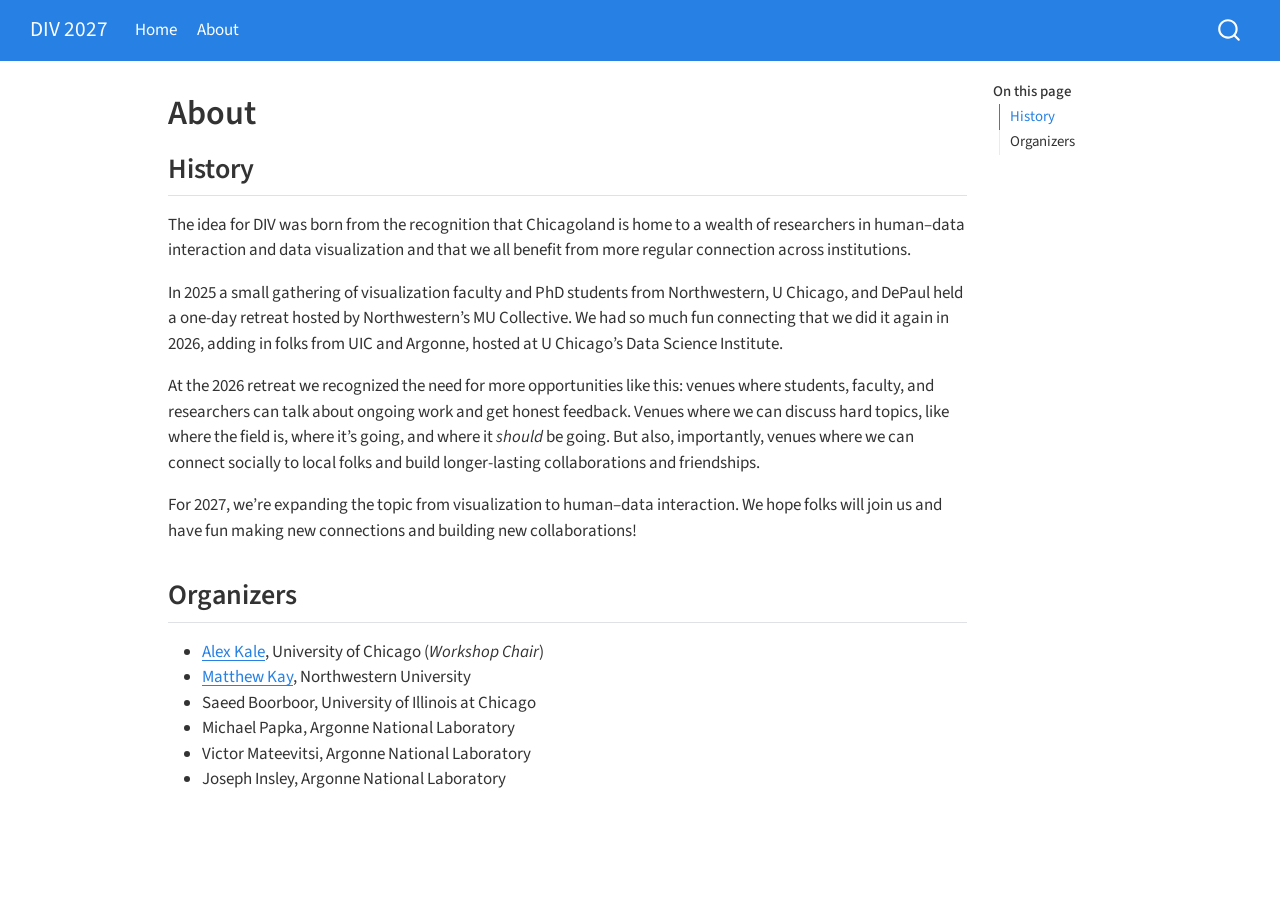
==== about.html @ d93c634b "Built site for gh-pages" ====
<!DOCTYPE html>
<html xmlns="http://www.w3.org/1999/xhtml" lang="en" xml:lang="en"><head>

<meta charset="utf-8">
<meta name="generator" content="quarto-1.9.35">

<meta name="viewport" content="width=device-width, initial-scale=1.0, user-scalable=yes">


<title>About – DIV 2027</title>
<style>
/* Default styles provided by pandoc.
** See https://pandoc.org/MANUAL.html#variables-for-html for config info.
*/
code{white-space: pre-wrap;}
span.smallcaps{font-variant: small-caps;}
div.columns{display: flex; gap: min(4vw, 1.5em);}
div.column{flex: auto; overflow-x: auto;}
div.hanging-indent{margin-left: 1.5em; text-indent: -1.5em;}
ul.task-list{list-style: none;}
ul.task-list li input[type="checkbox"] {
  width: 0.8em;
  margin: 0 0.8em 0.2em -1em; /* quarto-specific, see https://github.com/quarto-dev/quarto-cli/issues/4556 */ 
  vertical-align: middle;
}
</style>


<script src="site_libs/quarto-nav/quarto-nav.js"></script>
<script src="site_libs/quarto-nav/headroom.min.js"></script>
<script src="site_libs/clipboard/clipboard.min.js"></script>
<script src="site_libs/quarto-search/autocomplete.umd.js"></script>
<script src="site_libs/quarto-search/fuse.min.js"></script>
<script src="site_libs/quarto-search/quarto-search.js"></script>
<meta name="quarto:offset" content="./">
<script src="site_libs/quarto-html/quarto.js" type="module"></script>
<script src="site_libs/quarto-html/tabsets/tabsets.js" type="module"></script>
<script src="site_libs/quarto-html/popper.min.js"></script>
<script src="site_libs/quarto-html/tippy.umd.min.js"></script>
<script src="site_libs/quarto-html/anchor.min.js"></script>
<link href="site_libs/quarto-html/tippy.css" rel="stylesheet">
<link href="site_libs/quarto-html/quarto-syntax-highlighting-46f66b053e56abd73bb6e954d61a315b.css" rel="stylesheet" class="quarto-color-scheme" id="quarto-text-highlighting-styles">
<link href="site_libs/quarto-html/quarto-syntax-highlighting-dark-22b4aaf4c2978829df3684e8f2c068db.css" rel="stylesheet" class="quarto-color-scheme quarto-color-alternate" id="quarto-text-highlighting-styles">
<link href="site_libs/quarto-html/quarto-syntax-highlighting-46f66b053e56abd73bb6e954d61a315b.css" rel="stylesheet" class="quarto-color-scheme-extra" id="quarto-text-highlighting-styles">
<script src="site_libs/bootstrap/bootstrap.min.js"></script>
<link href="site_libs/bootstrap/bootstrap-icons.css" rel="stylesheet">
<link href="site_libs/bootstrap/bootstrap-288cca52c4e9840696f0b704bb2b5459.min.css" rel="stylesheet" append-hash="true" class="quarto-color-scheme" id="quarto-bootstrap" data-mode="light">
<link href="site_libs/bootstrap/bootstrap-dark-3931a3bff5004c6c40b0ca01e9da0018.min.css" rel="stylesheet" append-hash="true" class="quarto-color-scheme quarto-color-alternate" id="quarto-bootstrap" data-mode="light">
<link href="site_libs/bootstrap/bootstrap-288cca52c4e9840696f0b704bb2b5459.min.css" rel="stylesheet" append-hash="true" class="quarto-color-scheme-extra" id="quarto-bootstrap" data-mode="light">
<script id="quarto-search-options" type="application/json">{
  "location": "navbar",
  "copy-button": false,
  "collapse-after": 3,
  "panel-placement": "end",
  "type": "overlay",
  "limit": 50,
  "keyboard-shortcut": [
    "f",
    "/",
    "s"
  ],
  "show-item-context": false,
  "language": {
    "search-no-results-text": "No results",
    "search-matching-documents-text": "matching documents",
    "search-copy-link-title": "Copy link to search",
    "search-hide-matches-text": "Hide additional matches",
    "search-more-match-text": "more match in this document",
    "search-more-matches-text": "more matches in this document",
    "search-clear-button-title": "Clear",
    "search-text-placeholder": "",
    "search-detached-cancel-button-title": "Cancel",
    "search-submit-button-title": "Submit",
    "search-label": "Search"
  }
}</script>


<link rel="stylesheet" href="styles.css">
</head>

<body class="nav-fixed quarto-light">

<div id="quarto-search-results"></div>
  <header id="quarto-header" class="headroom fixed-top">
    <nav class="navbar navbar-expand-lg " data-bs-theme="dark">
      <div class="navbar-container container-fluid">
      <div class="navbar-brand-container mx-auto">
    <a class="navbar-brand" href="./index.html">
    <span class="navbar-title">DIV 2027</span>
    </a>
  </div>
            <div id="quarto-search" class="" title="Search"></div>
          <button class="navbar-toggler" type="button" data-bs-toggle="collapse" data-bs-target="#navbarCollapse" aria-controls="navbarCollapse" role="menu" aria-expanded="false" aria-label="Toggle navigation" onclick="if (window.quartoToggleHeadroom) { window.quartoToggleHeadroom(); }">
  <span class="navbar-toggler-icon"></span>
</button>
          <div class="collapse navbar-collapse" id="navbarCollapse">
            <ul class="navbar-nav navbar-nav-scroll me-auto">
  <li class="nav-item">
    <a class="nav-link" href="./index.html"> 
<span class="menu-text">Home</span></a>
  </li>  
  <li class="nav-item">
    <a class="nav-link active" href="./about.html" aria-current="page"> 
<span class="menu-text">About</span></a>
  </li>  
</ul>
          </div> <!-- /navcollapse -->
            <div class="quarto-navbar-tools">
</div>
      </div> <!-- /container-fluid -->
    </nav>
</header>
<!-- content -->
<div id="quarto-content" class="quarto-container page-columns page-rows-contents page-layout-article page-navbar">
<!-- sidebar -->
<!-- margin-sidebar -->
    <div id="quarto-margin-sidebar" class="sidebar margin-sidebar">
        <nav id="TOC" role="doc-toc" class="toc-active">
    <h2 id="toc-title">On this page</h2>
   
  <ul>
  <li><a href="#history" id="toc-history" class="nav-link active" data-scroll-target="#history">History</a></li>
  <li><a href="#organizers" id="toc-organizers" class="nav-link" data-scroll-target="#organizers">Organizers</a></li>
  </ul>
</nav>
    </div>
<!-- main -->
<main class="content" id="quarto-document-content">

<header id="title-block-header" class="quarto-title-block default">
<div class="quarto-title">
<h1 class="title">About</h1>
</div>



<div class="quarto-title-meta">

    
  
    
  </div>
  


</header>


<section id="history" class="level2">
<h2 class="anchored" data-anchor-id="history">History</h2>
<p>The idea for DIV was born from the recognition that Chicagoland is home to a wealth of researchers in human–data interaction and data visualization and that we all benefit from more regular connection across institutions.</p>
<p>In 2025 a small gathering of visualization faculty and PhD students from Northwestern, U Chicago, and DePaul held a one-day retreat hosted by Northwestern’s MU Collective. We had so much fun connecting that we did it again in 2026, adding in folks from UIC and Argonne, hosted at U Chicago’s Data Science Institute.</p>
<p>At the 2026 retreat we recognized the need for more opportunities like this: venues where students, faculty, and researchers can talk about ongoing work and get honest feedback. Venues where we can discuss hard topics, like where the field is, where it’s going, and where it <em>should</em> be going. But also, importantly, venues where we can connect socially to local folks and build longer-lasting collaborations and friendships.</p>
<p>For 2027, we’re expanding the topic from visualization to human–data interaction. We hope folks will join us and have fun making new connections and building new collaborations!</p>
</section>
<section id="organizers" class="level2">
<h2 class="anchored" data-anchor-id="organizers">Organizers</h2>
<ul>
<li><a href="https://people.cs.uchicago.edu/~kalea/">Alex Kale</a>, University of Chicago (<em>Workshop Chair</em>)</li>
<li><a href="https://www.mjskay.com/">Matthew Kay</a>, Northwestern University</li>
<li>Saeed Boorboor, University of Illinois at Chicago</li>
<li>Michael Papka, Argonne National Laboratory</li>
<li>Victor Mateevitsi, Argonne National Laboratory</li>
<li>Joseph Insley, Argonne National Laboratory</li>
</ul>


</section>

</main> <!-- /main -->
<script id="quarto-html-after-body" type="application/javascript">
  window.document.addEventListener("DOMContentLoaded", function (event) {
    const icon = "";
    const anchorJS = new window.AnchorJS();
    anchorJS.options = {
      placement: 'right',
      icon: icon
    };
    anchorJS.add('.anchored');
    const isCodeAnnotation = (el) => {
      for (const clz of el.classList) {
        if (clz.startsWith('code-annotation-')) {                     
          return true;
        }
      }
      return false;
    }
    const onCopySuccess = function(e) {
      // button target
      const button = e.trigger;
      // don't keep focus
      button.blur();
      // flash "checked"
      button.classList.add('code-copy-button-checked');
      var currentTitle = button.getAttribute("title");
      button.setAttribute("title", "Copied!");
      let tooltip;
      if (window.bootstrap) {
        button.setAttribute("data-bs-toggle", "tooltip");
        button.setAttribute("data-bs-placement", "left");
        button.setAttribute("data-bs-title", "Copied!");
        tooltip = new bootstrap.Tooltip(button, 
          { trigger: "manual", 
            customClass: "code-copy-button-tooltip",
            offset: [0, -8]});
        tooltip.show();    
      }
      setTimeout(function() {
        if (tooltip) {
          tooltip.hide();
          button.removeAttribute("data-bs-title");
          button.removeAttribute("data-bs-toggle");
          button.removeAttribute("data-bs-placement");
        }
        button.setAttribute("title", currentTitle);
        button.classList.remove('code-copy-button-checked');
      }, 1000);
      // clear code selection
      e.clearSelection();
    }
    const getTextToCopy = function(trigger) {
      const outerScaffold = trigger.parentElement.cloneNode(true);
      const codeEl = outerScaffold.querySelector('code');
      for (const childEl of codeEl.children) {
        if (isCodeAnnotation(childEl)) {
          childEl.remove();
        }
      }
      return codeEl.innerText;
    }
    const clipboard = new window.ClipboardJS('.code-copy-button:not([data-in-quarto-modal])', {
      text: getTextToCopy
    });
    clipboard.on('success', onCopySuccess);
    if (window.document.getElementById('quarto-embedded-source-code-modal')) {
      const clipboardModal = new window.ClipboardJS('.code-copy-button[data-in-quarto-modal]', {
        text: getTextToCopy,
        container: window.document.getElementById('quarto-embedded-source-code-modal')
      });
      clipboardModal.on('success', onCopySuccess);
    }
      var localhostRegex = new RegExp(/^(?:http|https):\/\/localhost\:?[0-9]*\//);
      var mailtoRegex = new RegExp(/^mailto:/);
        var filterRegex = new RegExp('/' + window.location.host + '/');
      var isInternal = (href) => {
          return filterRegex.test(href) || localhostRegex.test(href) || mailtoRegex.test(href);
      }
      // Inspect non-navigation links and adorn them if external
     var links = window.document.querySelectorAll('a[href]:not(.nav-link):not(.navbar-brand):not(.toc-action):not(.sidebar-link):not(.sidebar-item-toggle):not(.pagination-link):not(.no-external):not([aria-hidden]):not(.dropdown-item):not(.quarto-navigation-tool):not(.about-link)');
      for (var i=0; i<links.length; i++) {
        const link = links[i];
        if (!isInternal(link.href)) {
          // undo the damage that might have been done by quarto-nav.js in the case of
          // links that we want to consider external
          if (link.dataset.originalHref !== undefined) {
            link.href = link.dataset.originalHref;
          }
        }
      }
    function tippyHover(el, contentFn, onTriggerFn, onUntriggerFn) {
      const config = {
        allowHTML: true,
        maxWidth: 500,
        delay: 100,
        arrow: false,
        appendTo: function(el) {
            return el.parentElement;
        },
        interactive: true,
        interactiveBorder: 10,
        theme: 'quarto',
        placement: 'bottom-start',
      };
      if (contentFn) {
        config.content = contentFn;
      }
      if (onTriggerFn) {
        config.onTrigger = onTriggerFn;
      }
      if (onUntriggerFn) {
        config.onUntrigger = onUntriggerFn;
      }
      window.tippy(el, config); 
    }
    const noterefs = window.document.querySelectorAll('a[role="doc-noteref"]');
    for (var i=0; i<noterefs.length; i++) {
      const ref = noterefs[i];
      tippyHover(ref, function() {
        // use id or data attribute instead here
        let href = ref.getAttribute('data-footnote-href') || ref.getAttribute('href');
        try { href = new URL(href).hash; } catch {}
        const id = href.replace(/^#\/?/, "");
        const note = window.document.getElementById(id);
        if (note) {
          return note.innerHTML;
        } else {
          return "";
        }
      });
    }
    const xrefs = window.document.querySelectorAll('a.quarto-xref');
    const processXRef = (id, note) => {
      // Strip column container classes
      const stripColumnClz = (el) => {
        el.classList.remove("page-full", "page-columns");
        if (el.children) {
          for (const child of el.children) {
            stripColumnClz(child);
          }
        }
      }
      stripColumnClz(note)
      if (id === null || id.startsWith('sec-')) {
        // Special case sections, only their first couple elements
        const container = document.createElement("div");
        if (note.children && note.children.length > 2) {
          container.appendChild(note.children[0].cloneNode(true));
          for (let i = 1; i < note.children.length; i++) {
            const child = note.children[i];
            if (child.tagName === "P" && child.innerText === "") {
              continue;
            } else {
              container.appendChild(child.cloneNode(true));
              break;
            }
          }
          if (window.Quarto?.typesetMath) {
            window.Quarto.typesetMath(container);
          }
          return container.innerHTML
        } else {
          if (window.Quarto?.typesetMath) {
            window.Quarto.typesetMath(note);
          }
          return note.innerHTML;
        }
      } else {
        // Remove any anchor links if they are present
        const anchorLink = note.querySelector('a.anchorjs-link');
        if (anchorLink) {
          anchorLink.remove();
        }
        if (window.Quarto?.typesetMath) {
          window.Quarto.typesetMath(note);
        }
        if (note.classList.contains("callout")) {
          return note.outerHTML;
        } else {
          return note.innerHTML;
        }
      }
    }
    for (var i=0; i<xrefs.length; i++) {
      const xref = xrefs[i];
      tippyHover(xref, undefined, function(instance) {
        instance.disable();
        let url = xref.getAttribute('href');
        let hash = undefined; 
        if (url.startsWith('#')) {
          hash = url;
        } else {
          try { hash = new URL(url).hash; } catch {}
        }
        if (hash) {
          const id = hash.replace(/^#\/?/, "");
          const note = window.document.getElementById(id);
          if (note !== null) {
            try {
              const html = processXRef(id, note.cloneNode(true));
              instance.setContent(html);
            } finally {
              instance.enable();
              instance.show();
            }
          } else {
            // See if we can fetch this
            fetch(url.split('#')[0])
            .then(res => res.text())
            .then(html => {
              const parser = new DOMParser();
              const htmlDoc = parser.parseFromString(html, "text/html");
              const note = htmlDoc.getElementById(id);
              if (note !== null) {
                const html = processXRef(id, note);
                instance.setContent(html);
              } 
            }).finally(() => {
              instance.enable();
              instance.show();
            });
          }
        } else {
          // See if we can fetch a full url (with no hash to target)
          // This is a special case and we should probably do some content thinning / targeting
          fetch(url)
          .then(res => res.text())
          .then(html => {
            const parser = new DOMParser();
            const htmlDoc = parser.parseFromString(html, "text/html");
            const note = htmlDoc.querySelector('main.content');
            if (note !== null) {
              // This should only happen for chapter cross references
              // (since there is no id in the URL)
              // remove the first header
              if (note.children.length > 0 && note.children[0].tagName === "HEADER") {
                note.children[0].remove();
              }
              const html = processXRef(null, note);
              instance.setContent(html);
            } 
          }).finally(() => {
            instance.enable();
            instance.show();
          });
        }
      }, function(instance) {
      });
    }
        let selectedAnnoteEl;
        const selectorForAnnotation = ( cell, annotation) => {
          let cellAttr = 'data-code-cell="' + cell + '"';
          let lineAttr = 'data-code-annotation="' +  annotation + '"';
          const selector = 'span[' + cellAttr + '][' + lineAttr + ']';
          return selector;
        }
        const selectCodeLines = (annoteEl) => {
          const doc = window.document;
          const targetCell = annoteEl.getAttribute("data-target-cell");
          const targetAnnotation = annoteEl.getAttribute("data-target-annotation");
          const annoteSpan = window.document.querySelector(selectorForAnnotation(targetCell, targetAnnotation));
          const lines = annoteSpan.getAttribute("data-code-lines").split(",");
          const lineIds = lines.map((line) => {
            return targetCell + "-" + line;
          })
          let top = null;
          let height = null;
          let parent = null;
          if (lineIds.length > 0) {
              //compute the position of the single el (top and bottom and make a div)
              const el = window.document.getElementById(lineIds[0]);
              top = el.offsetTop;
              height = el.offsetHeight;
              parent = el.parentElement.parentElement;
            if (lineIds.length > 1) {
              const lastEl = window.document.getElementById(lineIds[lineIds.length - 1]);
              const bottom = lastEl.offsetTop + lastEl.offsetHeight;
              height = bottom - top;
            }
            if (top !== null && height !== null && parent !== null) {
              // cook up a div (if necessary) and position it 
              let div = window.document.getElementById("code-annotation-line-highlight");
              if (div === null) {
                div = window.document.createElement("div");
                div.setAttribute("id", "code-annotation-line-highlight");
                div.style.position = 'absolute';
                parent.appendChild(div);
              }
              div.style.top = top - 2 + "px";
              div.style.height = height + 4 + "px";
              div.style.left = 0;
              let gutterDiv = window.document.getElementById("code-annotation-line-highlight-gutter");
              if (gutterDiv === null) {
                gutterDiv = window.document.createElement("div");
                gutterDiv.setAttribute("id", "code-annotation-line-highlight-gutter");
                gutterDiv.style.position = 'absolute';
                const codeCell = window.document.getElementById(targetCell);
                const gutter = codeCell.querySelector('.code-annotation-gutter');
                gutter.appendChild(gutterDiv);
              }
              gutterDiv.style.top = top - 2 + "px";
              gutterDiv.style.height = height + 4 + "px";
            }
            selectedAnnoteEl = annoteEl;
          }
        };
        const unselectCodeLines = () => {
          const elementsIds = ["code-annotation-line-highlight", "code-annotation-line-highlight-gutter"];
          elementsIds.forEach((elId) => {
            const div = window.document.getElementById(elId);
            if (div) {
              div.remove();
            }
          });
          selectedAnnoteEl = undefined;
        };
          // Handle positioning of the toggle
      window.addEventListener(
        "resize",
        throttle(() => {
          elRect = undefined;
          if (selectedAnnoteEl) {
            selectCodeLines(selectedAnnoteEl);
          }
        }, 10)
      );
      function throttle(fn, ms) {
      let throttle = false;
      let timer;
        return (...args) => {
          if(!throttle) { // first call gets through
              fn.apply(this, args);
              throttle = true;
          } else { // all the others get throttled
              if(timer) clearTimeout(timer); // cancel #2
              timer = setTimeout(() => {
                fn.apply(this, args);
                timer = throttle = false;
              }, ms);
          }
        };
      }
        // Attach click handler to the DT
        const annoteDls = window.document.querySelectorAll('dt[data-target-cell]');
        for (const annoteDlNode of annoteDls) {
          annoteDlNode.addEventListener('click', (event) => {
            const clickedEl = event.target;
            if (clickedEl !== selectedAnnoteEl) {
              unselectCodeLines();
              const activeEl = window.document.querySelector('dt[data-target-cell].code-annotation-active');
              if (activeEl) {
                activeEl.classList.remove('code-annotation-active');
              }
              selectCodeLines(clickedEl);
              clickedEl.classList.add('code-annotation-active');
            } else {
              // Unselect the line
              unselectCodeLines();
              clickedEl.classList.remove('code-annotation-active');
            }
          });
        }
    const findCites = (el) => {
      const parentEl = el.parentElement;
      if (parentEl) {
        const cites = parentEl.dataset.cites;
        if (cites) {
          return {
            el,
            cites: cites.split(' ')
          };
        } else {
          return findCites(el.parentElement)
        }
      } else {
        return undefined;
      }
    };
    var bibliorefs = window.document.querySelectorAll('a[role="doc-biblioref"]');
    for (var i=0; i<bibliorefs.length; i++) {
      const ref = bibliorefs[i];
      const citeInfo = findCites(ref);
      if (citeInfo) {
        tippyHover(citeInfo.el, function() {
          var popup = window.document.createElement('div');
          citeInfo.cites.forEach(function(cite) {
            var citeDiv = window.document.createElement('div');
            citeDiv.classList.add('hanging-indent');
            citeDiv.classList.add('csl-entry');
            var biblioDiv = window.document.getElementById('ref-' + cite);
            if (biblioDiv) {
              citeDiv.innerHTML = biblioDiv.innerHTML;
            }
            popup.appendChild(citeDiv);
          });
          return popup.innerHTML;
        });
      }
    }
  });
  </script>
</div> <!-- /content -->




</body></html>
---- site_libs/quarto-html/tippy.css ----
.tippy-box[data-animation=fade][data-state=hidden]{opacity:0}[data-tippy-root]{max-width:calc(100vw - 10px)}.tippy-box{position:relative;background-color:#333;color:#fff;border-radius:4px;font-size:14px;line-height:1.4;white-space:normal;outline:0;transition-property:transform,visibility,opacity}.tippy-box[data-placement^=top]>.tippy-arrow{bottom:0}.tippy-box[data-placement^=top]>.tippy-arrow:before{bottom:-7px;left:0;border-width:8px 8px 0;border-top-color:initial;transform-origin:center top}.tippy-box[data-placement^=bottom]>.tippy-arrow{top:0}.tippy-box[data-placement^=bottom]>.tippy-arrow:before{top:-7px;left:0;border-width:0 8px 8px;border-bottom-color:initial;transform-origin:center bottom}.tippy-box[data-placement^=left]>.tippy-arrow{right:0}.tippy-box[data-placement^=left]>.tippy-arrow:before{border-width:8px 0 8px 8px;border-left-color:initial;right:-7px;transform-origin:center left}.tippy-box[data-placement^=right]>.tippy-arrow{left:0}.tippy-box[data-placement^=right]>.tippy-arrow:before{left:-7px;border-width:8px 8px 8px 0;border-right-color:initial;transform-origin:center right}.tippy-box[data-inertia][data-state=visible]{transition-timing-function:cubic-bezier(.54,1.5,.38,1.11)}.tippy-arrow{width:16px;height:16px;color:#333}.tippy-arrow:before{content:"";position:absolute;border-color:transparent;border-style:solid}.tippy-content{position:relative;padding:5px 9px;z-index:1}
---- site_libs/quarto-html/quarto-syntax-highlighting-46f66b053e56abd73bb6e954d61a315b.css ----
/* quarto syntax highlight colors */
:root {
  --quarto-hl-ot-color: #003B4F;
  --quarto-hl-at-color: #657422;
  --quarto-hl-ss-color: #20794D;
  --quarto-hl-an-color: #5E5E5E;
  --quarto-hl-fu-color: #4758AB;
  --quarto-hl-st-color: #20794D;
  --quarto-hl-cf-color: #003B4F;
  --quarto-hl-op-color: #5E5E5E;
  --quarto-hl-er-color: #AD0000;
  --quarto-hl-bn-color: #AD0000;
  --quarto-hl-al-color: #AD0000;
  --quarto-hl-va-color: #111111;
  --quarto-hl-bu-color: inherit;
  --quarto-hl-ex-color: inherit;
  --quarto-hl-pp-color: #AD0000;
  --quarto-hl-in-color: #5E5E5E;
  --quarto-hl-vs-color: #20794D;
  --quarto-hl-wa-color: #5E5E5E;
  --quarto-hl-do-color: #5E5E5E;
  --quarto-hl-im-color: #00769E;
  --quarto-hl-ch-color: #20794D;
  --quarto-hl-dt-color: #AD0000;
  --quarto-hl-fl-color: #AD0000;
  --quarto-hl-co-color: #5E5E5E;
  --quarto-hl-cv-color: #5E5E5E;
  --quarto-hl-cn-color: #8f5902;
  --quarto-hl-sc-color: #5E5E5E;
  --quarto-hl-dv-color: #AD0000;
  --quarto-hl-kw-color: #003B4F;
}

/* other quarto variables */
:root {
  --quarto-font-monospace: SFMono-Regular, Menlo, Monaco, Consolas, "Liberation Mono", "Courier New", monospace;
}

/* syntax highlight based on Pandoc's rules */
pre > code.sourceCode > span {
  color: #003B4F;
}

code.sourceCode > span {
  color: #003B4F;
}

div.sourceCode,
div.sourceCode pre.sourceCode {
  color: #003B4F;
}

/* Normal */
code span {
  color: #003B4F;
}

/* Alert */
code span.al {
  color: #AD0000;
  font-style: inherit;
}

/* Annotation */
code span.an {
  color: #5E5E5E;
  font-style: inherit;
}

/* Attribute */
code span.at {
  color: #657422;
  font-style: inherit;
}

/* BaseN */
code span.bn {
  color: #AD0000;
  font-style: inherit;
}

/* BuiltIn */
code span.bu {
  font-style: inherit;
}

/* ControlFlow */
code span.cf {
  color: #003B4F;
  font-weight: bold;
  font-style: inherit;
}

/* Char */
code span.ch {
  color: #20794D;
  font-style: inherit;
}

/* Constant */
code span.cn {
  color: #8f5902;
  font-style: inherit;
}

/* Comment */
code span.co {
  color: #5E5E5E;
  font-style: inherit;
}

/* CommentVar */
code span.cv {
  color: #5E5E5E;
  font-style: italic;
}

/* Documentation */
code span.do {
  color: #5E5E5E;
  font-style: italic;
}

/* DataType */
code span.dt {
  color: #AD0000;
  font-style: inherit;
}

/* DecVal */
code span.dv {
  color: #AD0000;
  font-style: inherit;
}

/* Error */
code span.er {
  color: #AD0000;
  font-style: inherit;
}

/* Extension */
code span.ex {
  font-style: inherit;
}

/* Float */
code span.fl {
  color: #AD0000;
  font-style: inherit;
}

/* Function */
code span.fu {
  color: #4758AB;
  font-style: inherit;
}

/* Import */
code span.im {
  color: #00769E;
  font-style: inherit;
}

/* Information */
code span.in {
  color: #5E5E5E;
  font-style: inherit;
}

/* Keyword */
code span.kw {
  color: #003B4F;
  font-weight: bold;
  font-style: inherit;
}

/* Operator */
code span.op {
  color: #5E5E5E;
  font-style: inherit;
}

/* Other */
code span.ot {
  color: #003B4F;
  font-style: inherit;
}

/* Preprocessor */
code span.pp {
  color: #AD0000;
  font-style: inherit;
}

/* SpecialChar */
code span.sc {
  color: #5E5E5E;
  font-style: inherit;
}

/* SpecialString */
code span.ss {
  color: #20794D;
  font-style: inherit;
}

/* String */
code span.st {
  color: #20794D;
  font-style: inherit;
}

/* Variable */
code span.va {
  color: #111111;
  font-style: inherit;
}

/* VerbatimString */
code span.vs {
  color: #20794D;
  font-style: inherit;
}

/* Warning */
code span.wa {
  color: #5E5E5E;
  font-style: italic;
}

.prevent-inlining {
  content: "</";
}

/*# sourceMappingURL=5022ed312398f59a55adce476d7327af.css.map */
---- site_libs/quarto-html/quarto-syntax-highlighting-dark-22b4aaf4c2978829df3684e8f2c068db.css ----
/* quarto syntax highlight colors */
:root {
  --quarto-hl-al-color: #f07178;
  --quarto-hl-an-color: #d4d0ab;
  --quarto-hl-at-color: #00e0e0;
  --quarto-hl-bn-color: #d4d0ab;
  --quarto-hl-bu-color: #abe338;
  --quarto-hl-ch-color: #abe338;
  --quarto-hl-co-color: #f8f8f2;
  --quarto-hl-cv-color: #ffd700;
  --quarto-hl-cn-color: #ffd700;
  --quarto-hl-cf-color: #ffa07a;
  --quarto-hl-dt-color: #ffa07a;
  --quarto-hl-dv-color: #d4d0ab;
  --quarto-hl-do-color: #f8f8f2;
  --quarto-hl-er-color: #f07178;
  --quarto-hl-ex-color: #00e0e0;
  --quarto-hl-fl-color: #d4d0ab;
  --quarto-hl-fu-color: #ffa07a;
  --quarto-hl-im-color: #abe338;
  --quarto-hl-in-color: #d4d0ab;
  --quarto-hl-kw-color: #ffa07a;
  --quarto-hl-op-color: #ffa07a;
  --quarto-hl-ot-color: #00e0e0;
  --quarto-hl-pp-color: #dcc6e0;
  --quarto-hl-re-color: #00e0e0;
  --quarto-hl-sc-color: #abe338;
  --quarto-hl-ss-color: #abe338;
  --quarto-hl-st-color: #abe338;
  --quarto-hl-va-color: #00e0e0;
  --quarto-hl-vs-color: #abe338;
  --quarto-hl-wa-color: #dcc6e0;
}

/* other quarto variables */
:root {
  --quarto-font-monospace: SFMono-Regular, Menlo, Monaco, Consolas, "Liberation Mono", "Courier New", monospace;
}

/* syntax highlight based on Pandoc's rules */
pre > code.sourceCode > span {
  color: #f8f8f2;
}

code.sourceCode > span {
  color: #f8f8f2;
}

div.sourceCode,
div.sourceCode pre.sourceCode {
  color: #f8f8f2;
}

/* Normal */
code span {
  color: #f8f8f2;
}

/* Alert */
code span.al {
  color: #f07178;
}

/* Annotation */
code span.an {
  color: #d4d0ab;
}

/* Attribute */
code span.at {
  color: #00e0e0;
}

/* BaseN */
code span.bn {
  color: #d4d0ab;
}

/* BuiltIn */
code span.bu {
  color: #abe338;
}

/* ControlFlow */
code span.cf {
  font-weight: bold;
  color: #ffa07a;
}

/* Char */
code span.ch {
  color: #abe338;
}

/* Constant */
code span.cn {
  color: #ffd700;
}

/* Comment */
code span.co {
  font-style: italic;
  color: #f8f8f2;
}

/* CommentVar */
code span.cv {
  color: #ffd700;
}

/* Documentation */
code span.do {
  color: #f8f8f2;
}

/* DataType */
code span.dt {
  color: #ffa07a;
}

/* DecVal */
code span.dv {
  color: #d4d0ab;
}

/* Error */
code span.er {
  color: #f07178;
  text-decoration: underline;
}

/* Extension */
code span.ex {
  font-weight: bold;
  color: #00e0e0;
}

/* Float */
code span.fl {
  color: #d4d0ab;
}

/* Function */
code span.fu {
  color: #ffa07a;
}

/* Import */
code span.im {
  color: #abe338;
}

/* Information */
code span.in {
  color: #d4d0ab;
}

/* Keyword */
code span.kw {
  font-weight: bold;
  color: #ffa07a;
}

/* Operator */
code span.op {
  color: #ffa07a;
}

/* Other */
code span.ot {
  color: #00e0e0;
}

/* Preprocessor */
code span.pp {
  color: #dcc6e0;
}

/* RegionMarker */
code span.re {
  background-color: #f8f8f2;
  color: #00e0e0;
}

/* SpecialChar */
code span.sc {
  color: #abe338;
}

/* SpecialString */
code span.ss {
  color: #abe338;
}

/* String */
code span.st {
  color: #abe338;
}

/* Variable */
code span.va {
  color: #00e0e0;
}

/* VerbatimString */
code span.vs {
  color: #abe338;
}

/* Warning */
code span.wa {
  color: #dcc6e0;
}

.prevent-inlining {
  content: "</";
}

/*# sourceMappingURL=40982d61e595645edd53c77867d56848.css.map */
---- site_libs/quarto-html/quarto-syntax-highlighting-46f66b053e56abd73bb6e954d61a315b.css ----
/* quarto syntax highlight colors */
:root {
  --quarto-hl-ot-color: #003B4F;
  --quarto-hl-at-color: #657422;
  --quarto-hl-ss-color: #20794D;
  --quarto-hl-an-color: #5E5E5E;
  --quarto-hl-fu-color: #4758AB;
  --quarto-hl-st-color: #20794D;
  --quarto-hl-cf-color: #003B4F;
  --quarto-hl-op-color: #5E5E5E;
  --quarto-hl-er-color: #AD0000;
  --quarto-hl-bn-color: #AD0000;
  --quarto-hl-al-color: #AD0000;
  --quarto-hl-va-color: #111111;
  --quarto-hl-bu-color: inherit;
  --quarto-hl-ex-color: inherit;
  --quarto-hl-pp-color: #AD0000;
  --quarto-hl-in-color: #5E5E5E;
  --quarto-hl-vs-color: #20794D;
  --quarto-hl-wa-color: #5E5E5E;
  --quarto-hl-do-color: #5E5E5E;
  --quarto-hl-im-color: #00769E;
  --quarto-hl-ch-color: #20794D;
  --quarto-hl-dt-color: #AD0000;
  --quarto-hl-fl-color: #AD0000;
  --quarto-hl-co-color: #5E5E5E;
  --quarto-hl-cv-color: #5E5E5E;
  --quarto-hl-cn-color: #8f5902;
  --quarto-hl-sc-color: #5E5E5E;
  --quarto-hl-dv-color: #AD0000;
  --quarto-hl-kw-color: #003B4F;
}

/* other quarto variables */
:root {
  --quarto-font-monospace: SFMono-Regular, Menlo, Monaco, Consolas, "Liberation Mono", "Courier New", monospace;
}

/* syntax highlight based on Pandoc's rules */
pre > code.sourceCode > span {
  color: #003B4F;
}

code.sourceCode > span {
  color: #003B4F;
}

div.sourceCode,
div.sourceCode pre.sourceCode {
  color: #003B4F;
}

/* Normal */
code span {
  color: #003B4F;
}

/* Alert */
code span.al {
  color: #AD0000;
  font-style: inherit;
}

/* Annotation */
code span.an {
  color: #5E5E5E;
  font-style: inherit;
}

/* Attribute */
code span.at {
  color: #657422;
  font-style: inherit;
}

/* BaseN */
code span.bn {
  color: #AD0000;
  font-style: inherit;
}

/* BuiltIn */
code span.bu {
  font-style: inherit;
}

/* ControlFlow */
code span.cf {
  color: #003B4F;
  font-weight: bold;
  font-style: inherit;
}

/* Char */
code span.ch {
  color: #20794D;
  font-style: inherit;
}

/* Constant */
code span.cn {
  color: #8f5902;
  font-style: inherit;
}

/* Comment */
code span.co {
  color: #5E5E5E;
  font-style: inherit;
}

/* CommentVar */
code span.cv {
  color: #5E5E5E;
  font-style: italic;
}

/* Documentation */
code span.do {
  color: #5E5E5E;
  font-style: italic;
}

/* DataType */
code span.dt {
  color: #AD0000;
  font-style: inherit;
}

/* DecVal */
code span.dv {
  color: #AD0000;
  font-style: inherit;
}

/* Error */
code span.er {
  color: #AD0000;
  font-style: inherit;
}

/* Extension */
code span.ex {
  font-style: inherit;
}

/* Float */
code span.fl {
  color: #AD0000;
  font-style: inherit;
}

/* Function */
code span.fu {
  color: #4758AB;
  font-style: inherit;
}

/* Import */
code span.im {
  color: #00769E;
  font-style: inherit;
}

/* Information */
code span.in {
  color: #5E5E5E;
  font-style: inherit;
}

/* Keyword */
code span.kw {
  color: #003B4F;
  font-weight: bold;
  font-style: inherit;
}

/* Operator */
code span.op {
  color: #5E5E5E;
  font-style: inherit;
}

/* Other */
code span.ot {
  color: #003B4F;
  font-style: inherit;
}

/* Preprocessor */
code span.pp {
  color: #AD0000;
  font-style: inherit;
}

/* SpecialChar */
code span.sc {
  color: #5E5E5E;
  font-style: inherit;
}

/* SpecialString */
code span.ss {
  color: #20794D;
  font-style: inherit;
}

/* String */
code span.st {
  color: #20794D;
  font-style: inherit;
}

/* Variable */
code span.va {
  color: #111111;
  font-style: inherit;
}

/* VerbatimString */
code span.vs {
  color: #20794D;
  font-style: inherit;
}

/* Warning */
code span.wa {
  color: #5E5E5E;
  font-style: italic;
}

.prevent-inlining {
  content: "</";
}

/*# sourceMappingURL=5022ed312398f59a55adce476d7327af.css.map */
---- styles.css ----
/* css styles */
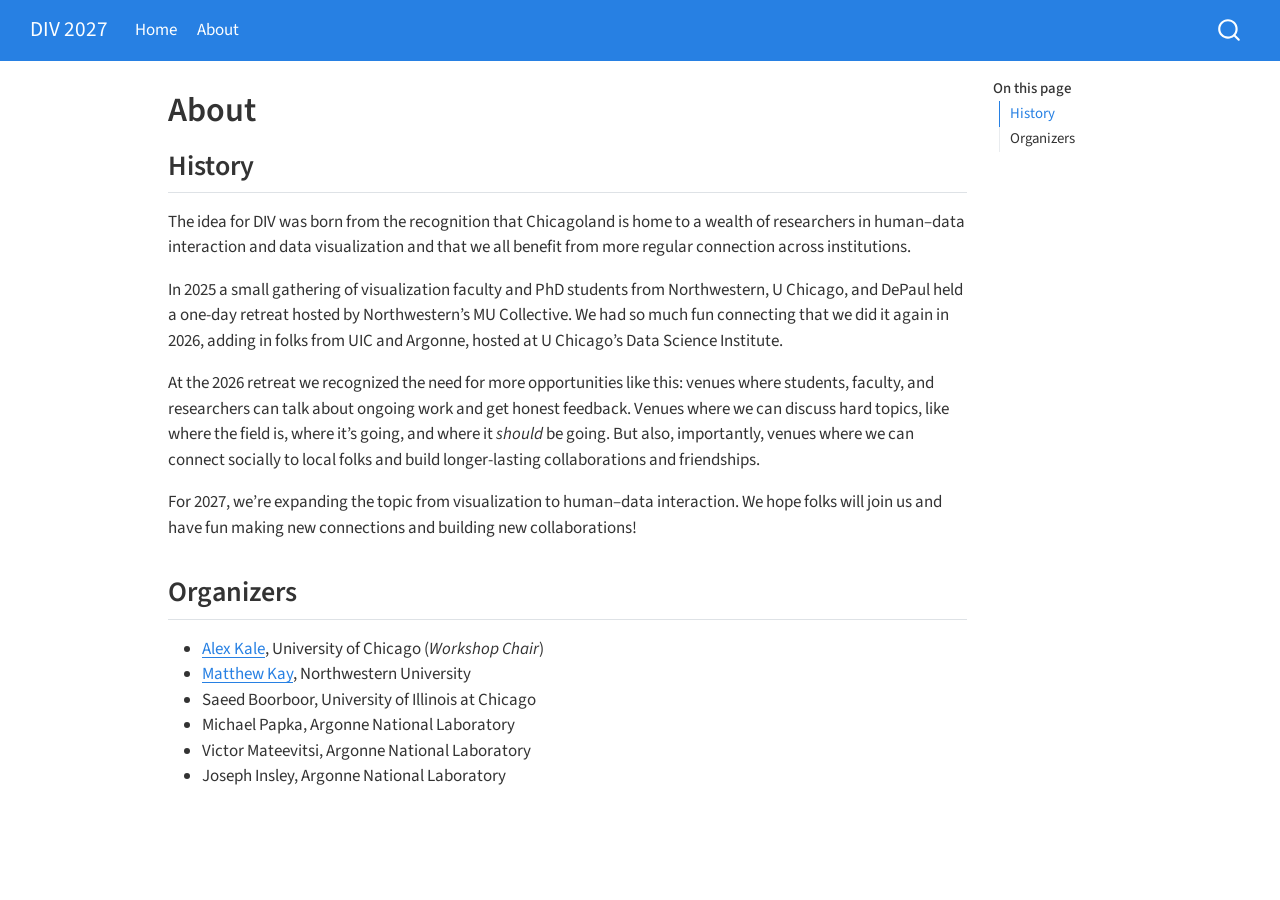
==== commit 13451796: "Built site for gh-pages" ====
--- a/about.html
+++ b/about.html
@@ -2,7 +2,7 @@
 <html xmlns="http://www.w3.org/1999/xhtml" lang="en" xml:lang="en"><head>
 
 <meta charset="utf-8">
-<meta name="generator" content="quarto-1.9.35">
+<meta name="generator" content="quarto-1.10.18">
 
 <meta name="viewport" content="width=device-width, initial-scale=1.0, user-scalable=yes">
 
@@ -12,10 +12,13 @@
 /* Default styles provided by pandoc.
 ** See https://pandoc.org/MANUAL.html#variables-for-html for config info.
 */
-code{white-space: pre-wrap;}
 span.smallcaps{font-variant: small-caps;}
-div.columns{display: flex; gap: min(4vw, 1.5em);}
-div.column{flex: auto; overflow-x: auto;}
+div.columns{display: flex; gap: 1.5em;}
+div.column{flex: auto;}
+@media screen {
+div.columns{gap: min(4vw, 1.5em);}
+div.column{overflow-x: auto;}
+}
 div.hanging-indent{margin-left: 1.5em; text-indent: -1.5em;}
 ul.task-list{list-style: none;}
 ul.task-list li input[type="checkbox"] {
@@ -39,14 +42,14 @@
 <script src="site_libs/quarto-html/tippy.umd.min.js"></script>
 <script src="site_libs/quarto-html/anchor.min.js"></script>
 <link href="site_libs/quarto-html/tippy.css" rel="stylesheet">
-<link href="site_libs/quarto-html/quarto-syntax-highlighting-46f66b053e56abd73bb6e954d61a315b.css" rel="stylesheet" class="quarto-color-scheme" id="quarto-text-highlighting-styles">
-<link href="site_libs/quarto-html/quarto-syntax-highlighting-dark-22b4aaf4c2978829df3684e8f2c068db.css" rel="stylesheet" class="quarto-color-scheme quarto-color-alternate" id="quarto-text-highlighting-styles">
-<link href="site_libs/quarto-html/quarto-syntax-highlighting-46f66b053e56abd73bb6e954d61a315b.css" rel="stylesheet" class="quarto-color-scheme-extra" id="quarto-text-highlighting-styles">
+<link href="site_libs/quarto-html/quarto-syntax-highlighting-64a204ab8560d761af7679ceaba22944.css" rel="stylesheet" class="quarto-color-scheme" id="quarto-text-highlighting-styles">
+<link href="site_libs/quarto-html/quarto-syntax-highlighting-dark-b85bc7c33db8c58e0ec93c3465666fed.css" rel="stylesheet" class="quarto-color-scheme quarto-color-alternate" id="quarto-text-highlighting-styles">
+<link href="site_libs/quarto-html/quarto-syntax-highlighting-64a204ab8560d761af7679ceaba22944.css" rel="stylesheet" class="quarto-color-scheme-extra" id="quarto-text-highlighting-styles">
 <script src="site_libs/bootstrap/bootstrap.min.js"></script>
 <link href="site_libs/bootstrap/bootstrap-icons.css" rel="stylesheet">
-<link href="site_libs/bootstrap/bootstrap-288cca52c4e9840696f0b704bb2b5459.min.css" rel="stylesheet" append-hash="true" class="quarto-color-scheme" id="quarto-bootstrap" data-mode="light">
-<link href="site_libs/bootstrap/bootstrap-dark-3931a3bff5004c6c40b0ca01e9da0018.min.css" rel="stylesheet" append-hash="true" class="quarto-color-scheme quarto-color-alternate" id="quarto-bootstrap" data-mode="light">
-<link href="site_libs/bootstrap/bootstrap-288cca52c4e9840696f0b704bb2b5459.min.css" rel="stylesheet" append-hash="true" class="quarto-color-scheme-extra" id="quarto-bootstrap" data-mode="light">
+<link href="site_libs/bootstrap/bootstrap-8132eb10a2238a3de679f4594c5232b9.min.css" rel="stylesheet" append-hash="true" class="quarto-color-scheme" id="quarto-bootstrap" data-mode="light">
+<link href="site_libs/bootstrap/bootstrap-dark-8ce74d19b3292b19ecdfc73ba8fbca08.min.css" rel="stylesheet" append-hash="true" class="quarto-color-scheme quarto-color-alternate" id="quarto-bootstrap" data-mode="light">
+<link href="site_libs/bootstrap/bootstrap-8132eb10a2238a3de679f4594c5232b9.min.css" rel="stylesheet" append-hash="true" class="quarto-color-scheme-extra" id="quarto-bootstrap" data-mode="light">
 <script id="quarto-search-options" type="application/json">{
   "location": "navbar",
   "copy-button": false,
@@ -242,7 +245,7 @@
     }
       var localhostRegex = new RegExp(/^(?:http|https):\/\/localhost\:?[0-9]*\//);
       var mailtoRegex = new RegExp(/^mailto:/);
-        var filterRegex = new RegExp('/' + window.location.host + '/');
+        var filterRegex = new RegExp("https:\/\/div-workshop\.github\.io\/");
       var isInternal = (href) => {
           return filterRegex.test(href) || localhostRegex.test(href) || mailtoRegex.test(href);
       }
--- a/site_libs/quarto-html/quarto-syntax-highlighting-64a204ab8560d761af7679ceaba22944.css
+++ b/site_libs/quarto-html/quarto-syntax-highlighting-64a204ab8560d761af7679ceaba22944.css
@@ -0,0 +1,236 @@
+/* quarto syntax highlight colors */
+:root {
+  --quarto-hl-ot-color: #003B4F;
+  --quarto-hl-at-color: #657422;
+  --quarto-hl-ss-color: #20794D;
+  --quarto-hl-an-color: #5E5E5E;
+  --quarto-hl-fu-color: #4758AB;
+  --quarto-hl-st-color: #20794D;
+  --quarto-hl-cf-color: #003B4F;
+  --quarto-hl-op-color: #5E5E5E;
+  --quarto-hl-er-color: #AD0000;
+  --quarto-hl-bn-color: #AD0000;
+  --quarto-hl-al-color: #AD0000;
+  --quarto-hl-va-color: #111111;
+  --quarto-hl-bu-color: inherit;
+  --quarto-hl-ex-color: inherit;
+  --quarto-hl-pp-color: #AD0000;
+  --quarto-hl-in-color: #5E5E5E;
+  --quarto-hl-vs-color: #20794D;
+  --quarto-hl-wa-color: #5E5E5E;
+  --quarto-hl-do-color: #5E5E5E;
+  --quarto-hl-im-color: #00769E;
+  --quarto-hl-ch-color: #20794D;
+  --quarto-hl-dt-color: #AD0000;
+  --quarto-hl-fl-color: #AD0000;
+  --quarto-hl-co-color: #5E5E5E;
+  --quarto-hl-cv-color: #5E5E5E;
+  --quarto-hl-cn-color: #8f5902;
+  --quarto-hl-sc-color: #5E5E5E;
+  --quarto-hl-dv-color: #AD0000;
+  --quarto-hl-kw-color: #003B4F;
+}
+
+/* other quarto variables */
+:root {
+  --quarto-font-monospace: SFMono-Regular, Menlo, Monaco, Consolas, "Liberation Mono", "Courier New", monospace;
+}
+
+/* syntax highlight based on Pandoc's rules */
+pre > code.sourceCode > span {
+  color: #003B4F;
+}
+
+code.sourceCode > span {
+  color: #003B4F;
+}
+
+div.sourceCode,
+div.sourceCode pre.sourceCode {
+  color: #003B4F;
+}
+
+/* Normal */
+code span {
+  color: #003B4F;
+}
+
+/* Alert */
+code span.al {
+  color: #AD0000;
+  font-style: inherit;
+}
+
+/* Annotation */
+code span.an {
+  color: #5E5E5E;
+  font-style: inherit;
+}
+
+/* Attribute */
+code span.at {
+  color: #657422;
+  font-style: inherit;
+}
+
+/* BaseN */
+code span.bn {
+  color: #AD0000;
+  font-style: inherit;
+}
+
+/* BuiltIn */
+code span.bu {
+  font-style: inherit;
+}
+
+/* ControlFlow */
+code span.cf {
+  color: #003B4F;
+  font-weight: bold;
+  font-style: inherit;
+}
+
+/* Char */
+code span.ch {
+  color: #20794D;
+  font-style: inherit;
+}
+
+/* Constant */
+code span.cn {
+  color: #8f5902;
+  font-style: inherit;
+}
+
+/* Comment */
+code span.co {
+  color: #5E5E5E;
+  font-style: inherit;
+}
+
+/* CommentVar */
+code span.cv {
+  color: #5E5E5E;
+  font-style: italic;
+}
+
+/* Documentation */
+code span.do {
+  color: #5E5E5E;
+  font-style: italic;
+}
+
+/* DataType */
+code span.dt {
+  color: #AD0000;
+  font-style: inherit;
+}
+
+/* DecVal */
+code span.dv {
+  color: #AD0000;
+  font-style: inherit;
+}
+
+/* Error */
+code span.er {
+  color: #AD0000;
+  font-style: inherit;
+}
+
+/* Extension */
+code span.ex {
+  font-style: inherit;
+}
+
+/* Float */
+code span.fl {
+  color: #AD0000;
+  font-style: inherit;
+}
+
+/* Function */
+code span.fu {
+  color: #4758AB;
+  font-style: inherit;
+}
+
+/* Import */
+code span.im {
+  color: #00769E;
+  font-style: inherit;
+}
+
+/* Information */
+code span.in {
+  color: #5E5E5E;
+  font-style: inherit;
+}
+
+/* Keyword */
+code span.kw {
+  color: #003B4F;
+  font-weight: bold;
+  font-style: inherit;
+}
+
+/* Operator */
+code span.op {
+  color: #5E5E5E;
+  font-style: inherit;
+}
+
+/* Other */
+code span.ot {
+  color: #003B4F;
+  font-style: inherit;
+}
+
+/* Preprocessor */
+code span.pp {
+  color: #AD0000;
+  font-style: inherit;
+}
+
+/* SpecialChar */
+code span.sc {
+  color: #5E5E5E;
+  font-style: inherit;
+}
+
+/* SpecialString */
+code span.ss {
+  color: #20794D;
+  font-style: inherit;
+}
+
+/* String */
+code span.st {
+  color: #20794D;
+  font-style: inherit;
+}
+
+/* Variable */
+code span.va {
+  color: #111111;
+  font-style: inherit;
+}
+
+/* VerbatimString */
+code span.vs {
+  color: #20794D;
+  font-style: inherit;
+}
+
+/* Warning */
+code span.wa {
+  color: #5E5E5E;
+  font-style: italic;
+}
+
+.prevent-inlining {
+  content: "</";
+}
+
+/*# sourceMappingURL=9d8d5bb603a83b8298b89080a598c93b.css.map */
--- a/site_libs/quarto-html/quarto-syntax-highlighting-dark-b85bc7c33db8c58e0ec93c3465666fed.css
+++ b/site_libs/quarto-html/quarto-syntax-highlighting-dark-b85bc7c33db8c58e0ec93c3465666fed.css
@@ -0,0 +1,219 @@
+/* quarto syntax highlight colors */
+:root {
+  --quarto-hl-al-color: #f07178;
+  --quarto-hl-an-color: #d4d0ab;
+  --quarto-hl-at-color: #00e0e0;
+  --quarto-hl-bn-color: #d4d0ab;
+  --quarto-hl-bu-color: #abe338;
+  --quarto-hl-ch-color: #abe338;
+  --quarto-hl-co-color: #f8f8f2;
+  --quarto-hl-cv-color: #ffd700;
+  --quarto-hl-cn-color: #ffd700;
+  --quarto-hl-cf-color: #ffa07a;
+  --quarto-hl-dt-color: #ffa07a;
+  --quarto-hl-dv-color: #d4d0ab;
+  --quarto-hl-do-color: #f8f8f2;
+  --quarto-hl-er-color: #f07178;
+  --quarto-hl-ex-color: #00e0e0;
+  --quarto-hl-fl-color: #d4d0ab;
+  --quarto-hl-fu-color: #ffa07a;
+  --quarto-hl-im-color: #abe338;
+  --quarto-hl-in-color: #d4d0ab;
+  --quarto-hl-kw-color: #ffa07a;
+  --quarto-hl-op-color: #ffa07a;
+  --quarto-hl-ot-color: #00e0e0;
+  --quarto-hl-pp-color: #dcc6e0;
+  --quarto-hl-re-color: #00e0e0;
+  --quarto-hl-sc-color: #abe338;
+  --quarto-hl-ss-color: #abe338;
+  --quarto-hl-st-color: #abe338;
+  --quarto-hl-va-color: #00e0e0;
+  --quarto-hl-vs-color: #abe338;
+  --quarto-hl-wa-color: #dcc6e0;
+}
+
+/* other quarto variables */
+:root {
+  --quarto-font-monospace: SFMono-Regular, Menlo, Monaco, Consolas, "Liberation Mono", "Courier New", monospace;
+}
+
+/* syntax highlight based on Pandoc's rules */
+pre > code.sourceCode > span {
+  color: #f8f8f2;
+}
+
+code.sourceCode > span {
+  color: #f8f8f2;
+}
+
+div.sourceCode,
+div.sourceCode pre.sourceCode {
+  color: #f8f8f2;
+}
+
+/* Normal */
+code span {
+  color: #f8f8f2;
+}
+
+/* Alert */
+code span.al {
+  color: #f07178;
+}
+
+/* Annotation */
+code span.an {
+  color: #d4d0ab;
+}
+
+/* Attribute */
+code span.at {
+  color: #00e0e0;
+}
+
+/* BaseN */
+code span.bn {
+  color: #d4d0ab;
+}
+
+/* BuiltIn */
+code span.bu {
+  color: #abe338;
+}
+
+/* ControlFlow */
+code span.cf {
+  font-weight: bold;
+  color: #ffa07a;
+}
+
+/* Char */
+code span.ch {
+  color: #abe338;
+}
+
+/* Constant */
+code span.cn {
+  color: #ffd700;
+}
+
+/* Comment */
+code span.co {
+  font-style: italic;
+  color: #f8f8f2;
+}
+
+/* CommentVar */
+code span.cv {
+  color: #ffd700;
+}
+
+/* Documentation */
+code span.do {
+  color: #f8f8f2;
+}
+
+/* DataType */
+code span.dt {
+  color: #ffa07a;
+}
+
+/* DecVal */
+code span.dv {
+  color: #d4d0ab;
+}
+
+/* Error */
+code span.er {
+  color: #f07178;
+  text-decoration: underline;
+}
+
+/* Extension */
+code span.ex {
+  font-weight: bold;
+  color: #00e0e0;
+}
+
+/* Float */
+code span.fl {
+  color: #d4d0ab;
+}
+
+/* Function */
+code span.fu {
+  color: #ffa07a;
+}
+
+/* Import */
+code span.im {
+  color: #abe338;
+}
+
+/* Information */
+code span.in {
+  color: #d4d0ab;
+}
+
+/* Keyword */
+code span.kw {
+  font-weight: bold;
+  color: #ffa07a;
+}
+
+/* Operator */
+code span.op {
+  color: #ffa07a;
+}
+
+/* Other */
+code span.ot {
+  color: #00e0e0;
+}
+
+/* Preprocessor */
+code span.pp {
+  color: #dcc6e0;
+}
+
+/* RegionMarker */
+code span.re {
+  background-color: #f8f8f2;
+  color: #00e0e0;
+}
+
+/* SpecialChar */
+code span.sc {
+  color: #abe338;
+}
+
+/* SpecialString */
+code span.ss {
+  color: #abe338;
+}
+
+/* String */
+code span.st {
+  color: #abe338;
+}
+
+/* Variable */
+code span.va {
+  color: #00e0e0;
+}
+
+/* VerbatimString */
+code span.vs {
+  color: #abe338;
+}
+
+/* Warning */
+code span.wa {
+  color: #dcc6e0;
+}
+
+.prevent-inlining {
+  content: "</";
+}
+
+/*# sourceMappingURL=4ed8f1090dec6531da29ab00902aa718.css.map */
--- a/site_libs/quarto-html/quarto-syntax-highlighting-64a204ab8560d761af7679ceaba22944.css
+++ b/site_libs/quarto-html/quarto-syntax-highlighting-64a204ab8560d761af7679ceaba22944.css
@@ -0,0 +1,236 @@
+/* quarto syntax highlight colors */
+:root {
+  --quarto-hl-ot-color: #003B4F;
+  --quarto-hl-at-color: #657422;
+  --quarto-hl-ss-color: #20794D;
+  --quarto-hl-an-color: #5E5E5E;
+  --quarto-hl-fu-color: #4758AB;
+  --quarto-hl-st-color: #20794D;
+  --quarto-hl-cf-color: #003B4F;
+  --quarto-hl-op-color: #5E5E5E;
+  --quarto-hl-er-color: #AD0000;
+  --quarto-hl-bn-color: #AD0000;
+  --quarto-hl-al-color: #AD0000;
+  --quarto-hl-va-color: #111111;
+  --quarto-hl-bu-color: inherit;
+  --quarto-hl-ex-color: inherit;
+  --quarto-hl-pp-color: #AD0000;
+  --quarto-hl-in-color: #5E5E5E;
+  --quarto-hl-vs-color: #20794D;
+  --quarto-hl-wa-color: #5E5E5E;
+  --quarto-hl-do-color: #5E5E5E;
+  --quarto-hl-im-color: #00769E;
+  --quarto-hl-ch-color: #20794D;
+  --quarto-hl-dt-color: #AD0000;
+  --quarto-hl-fl-color: #AD0000;
+  --quarto-hl-co-color: #5E5E5E;
+  --quarto-hl-cv-color: #5E5E5E;
+  --quarto-hl-cn-color: #8f5902;
+  --quarto-hl-sc-color: #5E5E5E;
+  --quarto-hl-dv-color: #AD0000;
+  --quarto-hl-kw-color: #003B4F;
+}
+
+/* other quarto variables */
+:root {
+  --quarto-font-monospace: SFMono-Regular, Menlo, Monaco, Consolas, "Liberation Mono", "Courier New", monospace;
+}
+
+/* syntax highlight based on Pandoc's rules */
+pre > code.sourceCode > span {
+  color: #003B4F;
+}
+
+code.sourceCode > span {
+  color: #003B4F;
+}
+
+div.sourceCode,
+div.sourceCode pre.sourceCode {
+  color: #003B4F;
+}
+
+/* Normal */
+code span {
+  color: #003B4F;
+}
+
+/* Alert */
+code span.al {
+  color: #AD0000;
+  font-style: inherit;
+}
+
+/* Annotation */
+code span.an {
+  color: #5E5E5E;
+  font-style: inherit;
+}
+
+/* Attribute */
+code span.at {
+  color: #657422;
+  font-style: inherit;
+}
+
+/* BaseN */
+code span.bn {
+  color: #AD0000;
+  font-style: inherit;
+}
+
+/* BuiltIn */
+code span.bu {
+  font-style: inherit;
+}
+
+/* ControlFlow */
+code span.cf {
+  color: #003B4F;
+  font-weight: bold;
+  font-style: inherit;
+}
+
+/* Char */
+code span.ch {
+  color: #20794D;
+  font-style: inherit;
+}
+
+/* Constant */
+code span.cn {
+  color: #8f5902;
+  font-style: inherit;
+}
+
+/* Comment */
+code span.co {
+  color: #5E5E5E;
+  font-style: inherit;
+}
+
+/* CommentVar */
+code span.cv {
+  color: #5E5E5E;
+  font-style: italic;
+}
+
+/* Documentation */
+code span.do {
+  color: #5E5E5E;
+  font-style: italic;
+}
+
+/* DataType */
+code span.dt {
+  color: #AD0000;
+  font-style: inherit;
+}
+
+/* DecVal */
+code span.dv {
+  color: #AD0000;
+  font-style: inherit;
+}
+
+/* Error */
+code span.er {
+  color: #AD0000;
+  font-style: inherit;
+}
+
+/* Extension */
+code span.ex {
+  font-style: inherit;
+}
+
+/* Float */
+code span.fl {
+  color: #AD0000;
+  font-style: inherit;
+}
+
+/* Function */
+code span.fu {
+  color: #4758AB;
+  font-style: inherit;
+}
+
+/* Import */
+code span.im {
+  color: #00769E;
+  font-style: inherit;
+}
+
+/* Information */
+code span.in {
+  color: #5E5E5E;
+  font-style: inherit;
+}
+
+/* Keyword */
+code span.kw {
+  color: #003B4F;
+  font-weight: bold;
+  font-style: inherit;
+}
+
+/* Operator */
+code span.op {
+  color: #5E5E5E;
+  font-style: inherit;
+}
+
+/* Other */
+code span.ot {
+  color: #003B4F;
+  font-style: inherit;
+}
+
+/* Preprocessor */
+code span.pp {
+  color: #AD0000;
+  font-style: inherit;
+}
+
+/* SpecialChar */
+code span.sc {
+  color: #5E5E5E;
+  font-style: inherit;
+}
+
+/* SpecialString */
+code span.ss {
+  color: #20794D;
+  font-style: inherit;
+}
+
+/* String */
+code span.st {
+  color: #20794D;
+  font-style: inherit;
+}
+
+/* Variable */
+code span.va {
+  color: #111111;
+  font-style: inherit;
+}
+
+/* VerbatimString */
+code span.vs {
+  color: #20794D;
+  font-style: inherit;
+}
+
+/* Warning */
+code span.wa {
+  color: #5E5E5E;
+  font-style: italic;
+}
+
+.prevent-inlining {
+  content: "</";
+}
+
+/*# sourceMappingURL=9d8d5bb603a83b8298b89080a598c93b.css.map */
